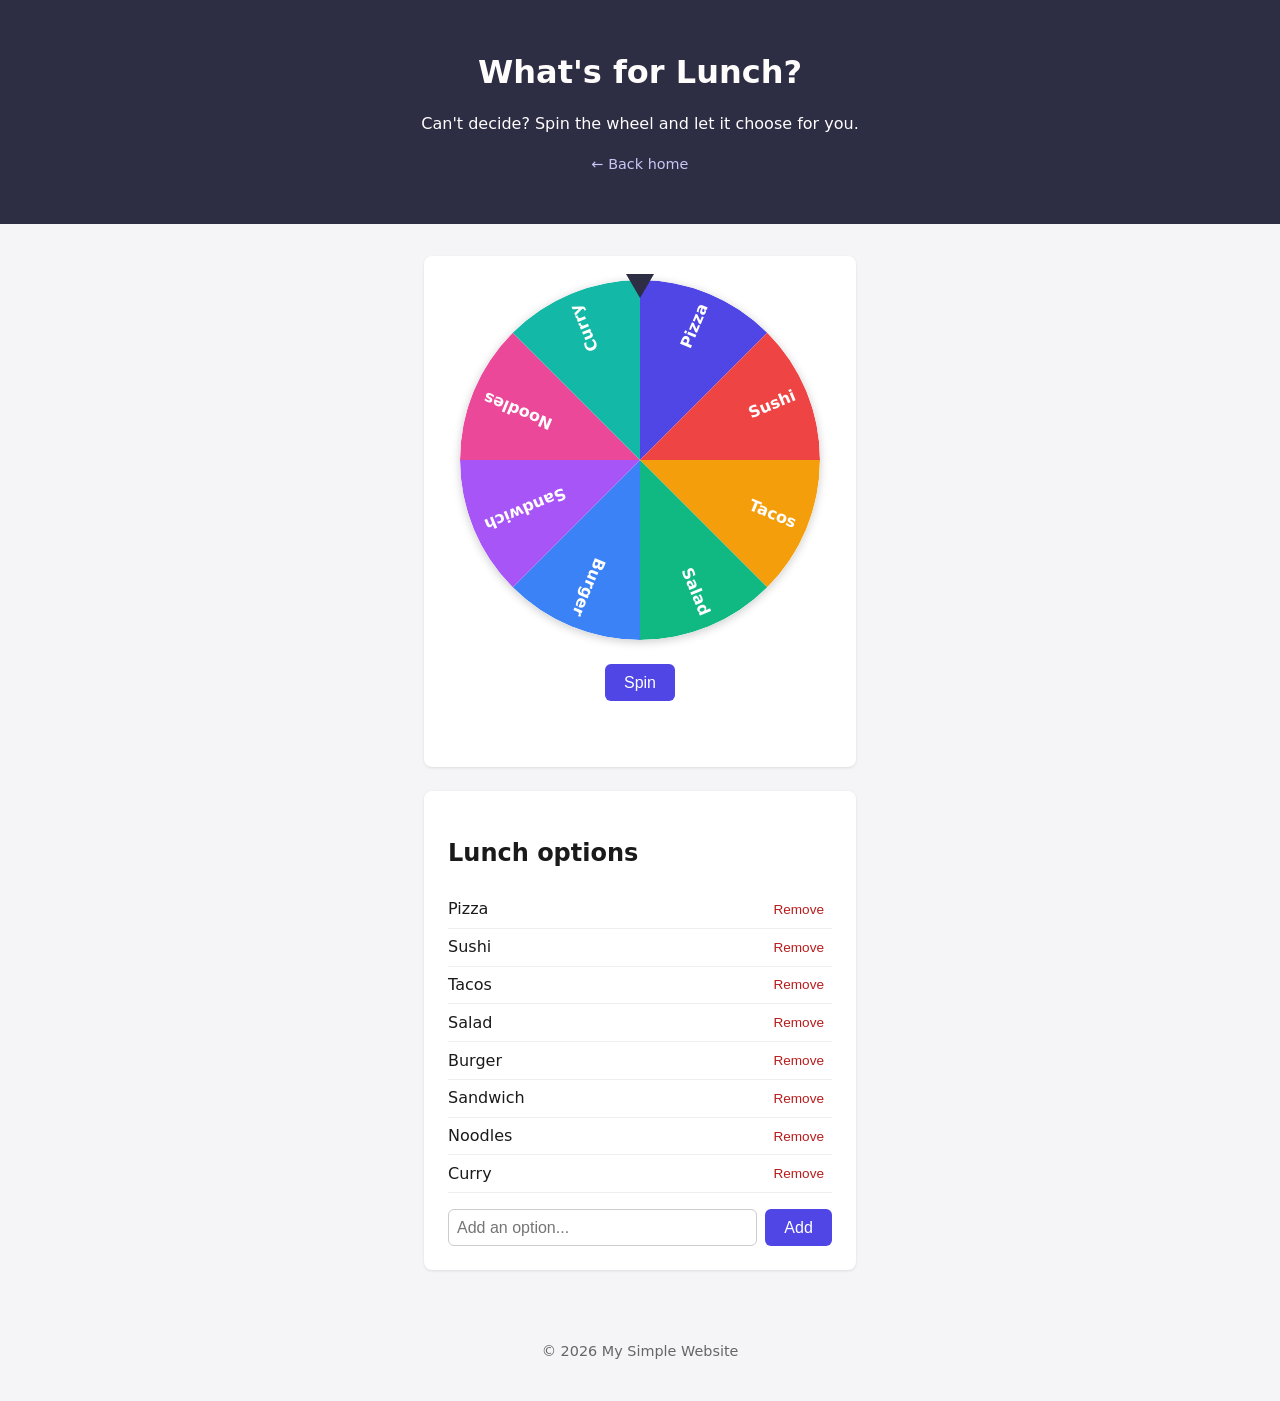
==== lunch.html @ b16571c8 "Lunch spin" ====
<!DOCTYPE html>
<html lang="en">
<head>
  <meta charset="UTF-8">
  <meta name="viewport" content="width=device-width, initial-scale=1.0">
  <title>Lunch Spinner</title>
  <link rel="stylesheet" href="lunch.css">
</head>
<body>
  <header>
    <h1>What's for Lunch?</h1>
    <p>Can't decide? Spin the wheel and let it choose for you.</p>
    <a class="back-link" href="index.html">&larr; Back home</a>
  </header>

  <main>
    <section class="wheel-section">
      <div class="wheel-wrap">
        <div class="pointer"></div>
        <canvas id="wheel" width="360" height="360"></canvas>
      </div>
      <button id="spinBtn">Spin</button>
      <p id="result"></p>
    </section>

    <section class="options-section">
      <h2>Lunch options</h2>
      <ul id="optionList"></ul>
      <form id="addForm">
        <input id="newOption" type="text" placeholder="Add an option..." required>
        <button type="submit">Add</button>
      </form>
    </section>
  </main>

  <footer>
    <p>&copy; 2026 My Simple Website</p>
  </footer>

  <script src="lunch.js"></script>
</body>
</html>
---- lunch.css ----
* {
  box-sizing: border-box;
}

body {
  margin: 0;
  font-family: system-ui, -apple-system, Segoe UI, Roboto, sans-serif;
  background: #f5f5f7;
  color: #1a1a1a;
  line-height: 1.5;
}

header {
  background: #2d2d44;
  color: rgb(255, 252, 252);
  padding: 3rem 1.5rem;
  text-align: center;
  position: relative;
}

header h1 {
  margin: 0 0 0.5rem;
}

.back-link {
  color: #c7c7f5;
  text-decoration: none;
  font-size: 0.9rem;
}

.back-link:hover {
  text-decoration: underline;
}

main {
  max-width: 480px;
  margin: 2rem auto;
  padding: 0 1.5rem;
}

section {
  background: white;
  border-radius: 8px;
  padding: 1.5rem;
  margin-bottom: 1.5rem;
  box-shadow: 0 1px 3px rgba(0, 0, 0, 0.1);
}

.wheel-section {
  display: flex;
  flex-direction: column;
  align-items: center;
}

.wheel-wrap {
  position: relative;
  width: 360px;
  max-width: 100%;
  margin: 0 auto 1.5rem;
}

.pointer {
  position: absolute;
  top: -6px;
  left: 50%;
  transform: translateX(-50%);
  width: 0;
  height: 0;
  border-left: 14px solid transparent;
  border-right: 14px solid transparent;
  border-top: 24px solid #2d2d44;
  z-index: 2;
}

#wheel {
  width: 100%;
  height: auto;
  display: block;
  transition: transform 4s cubic-bezier(0.17, 0.89, 0.32, 1.1);
  border-radius: 50%;
  box-shadow: 0 2px 10px rgba(0, 0, 0, 0.2);
}

button {
  background: #4f46e5;
  color: white;
  border: none;
  border-radius: 6px;
  padding: 0.6rem 1.2rem;
  font-size: 1rem;
  cursor: pointer;
}

button:hover {
  background: #4338ca;
}

button:disabled {
  background: #a5a5c9;
  cursor: not-allowed;
}

#result {
  font-size: 1.25rem;
  font-weight: 600;
  min-height: 1.5em;
  margin: 0.75rem 0 0;
  text-align: center;
}

#optionList {
  list-style: none;
  margin: 0 0 1rem;
  padding: 0;
}

#optionList li {
  display: flex;
  justify-content: space-between;
  align-items: center;
  padding: 0.4rem 0;
  border-bottom: 1px solid #eee;
}

#optionList li button {
  background: transparent;
  color: #b91c1c;
  padding: 0.1rem 0.5rem;
  font-size: 0.85rem;
}

#optionList li button:hover {
  background: #fee2e2;
}

#addForm {
  display: flex;
  gap: 0.5rem;
}

#addForm input {
  flex: 1;
  padding: 0.5rem;
  border: 1px solid #ccc;
  border-radius: 6px;
  font-size: 1rem;
}

footer {
  text-align: center;
  padding: 1.5rem;
  color: #666;
  font-size: 0.9rem;
}
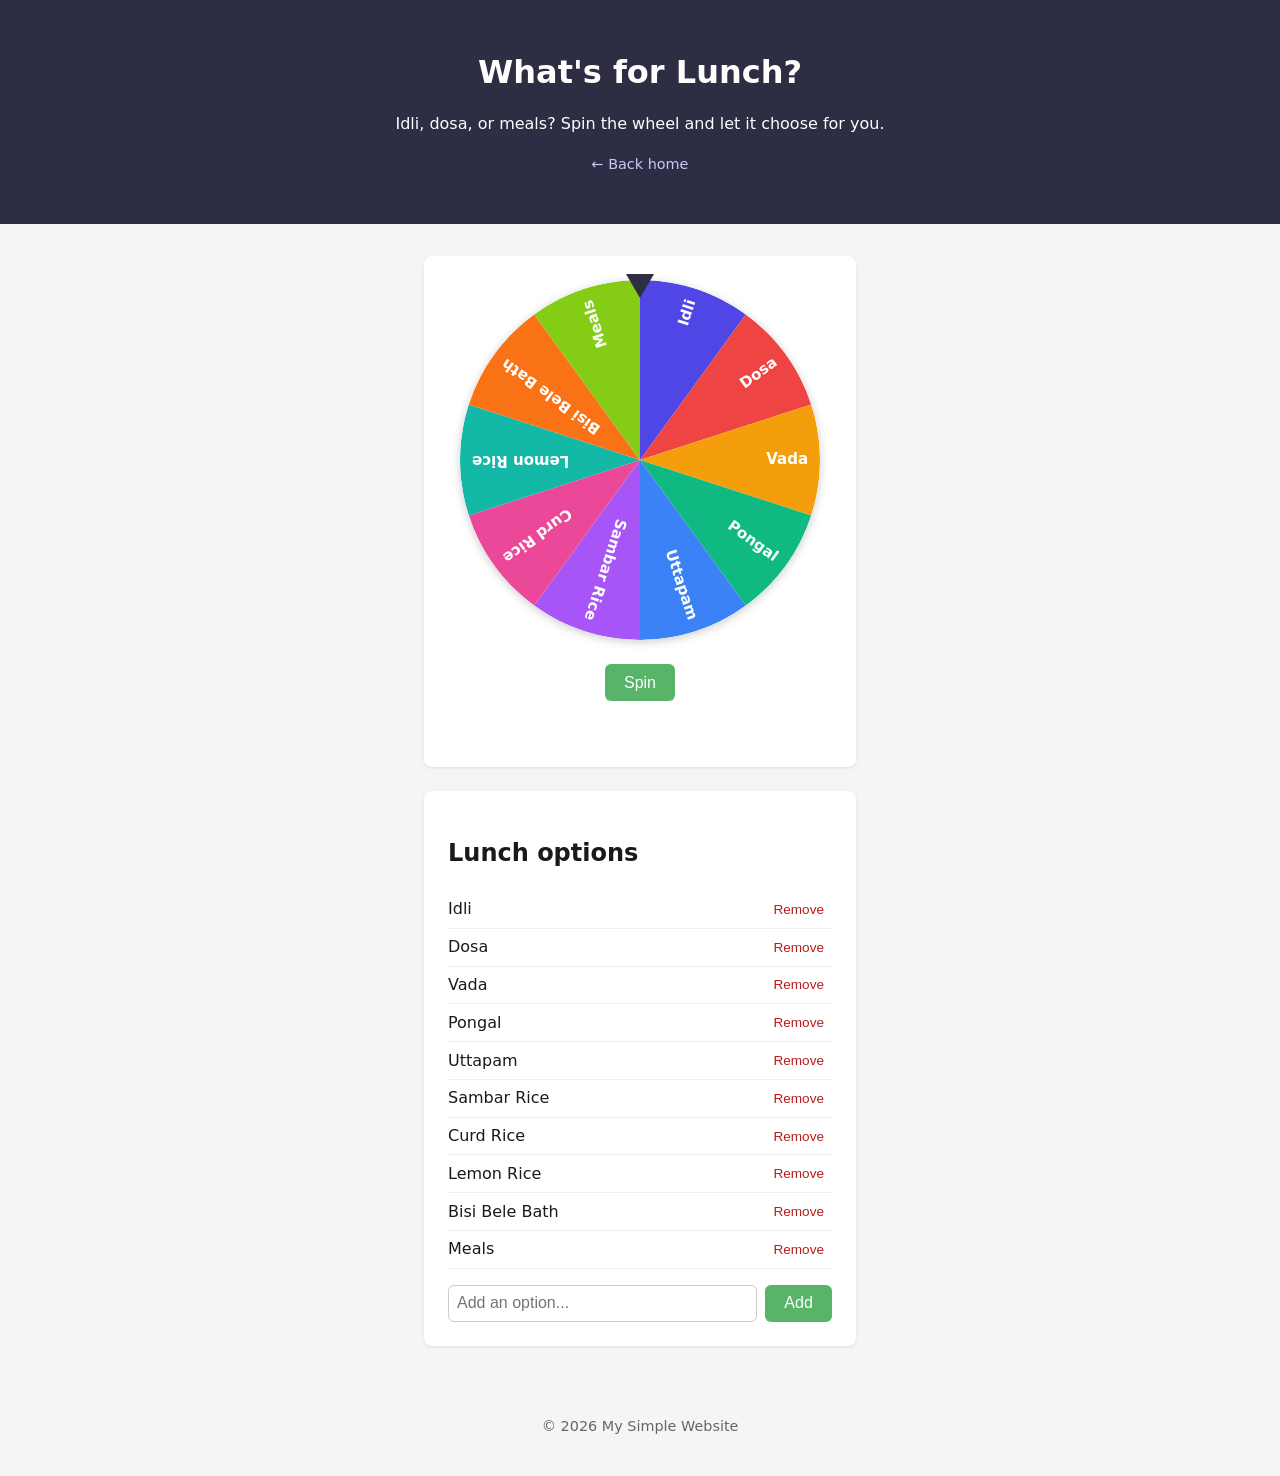
==== commit 7704cd58: "new changes" ====
--- a/lunch.html
+++ b/lunch.html
@@ -3,13 +3,13 @@
 <head>
   <meta charset="UTF-8">
   <meta name="viewport" content="width=device-width, initial-scale=1.0">
-  <title>Lunch Spinner</title>
+  <title>South Indian Lunch Spinner</title>
   <link rel="stylesheet" href="lunch.css">
 </head>
 <body>
   <header>
     <h1>What's for Lunch?</h1>
-    <p>Can't decide? Spin the wheel and let it choose for you.</p>
+    <p>Idli, dosa, or meals? Spin the wheel and let it choose for you.</p>
     <a class="back-link" href="index.html">&larr; Back home</a>
   </header>
 
--- a/lunch.css
+++ b/lunch.css
@@ -82,7 +82,7 @@
 }
 
 button {
-  background: #4f46e5;
+  background: #57b469;
   color: white;
   border: none;
   border-radius: 6px;
@@ -92,11 +92,11 @@
 }
 
 button:hover {
-  background: #4338ca;
+  background: #47b871;
 }
 
 button:disabled {
-  background: #a5a5c9;
+  background: #a7d6ae;
   cursor: not-allowed;
 }
 
